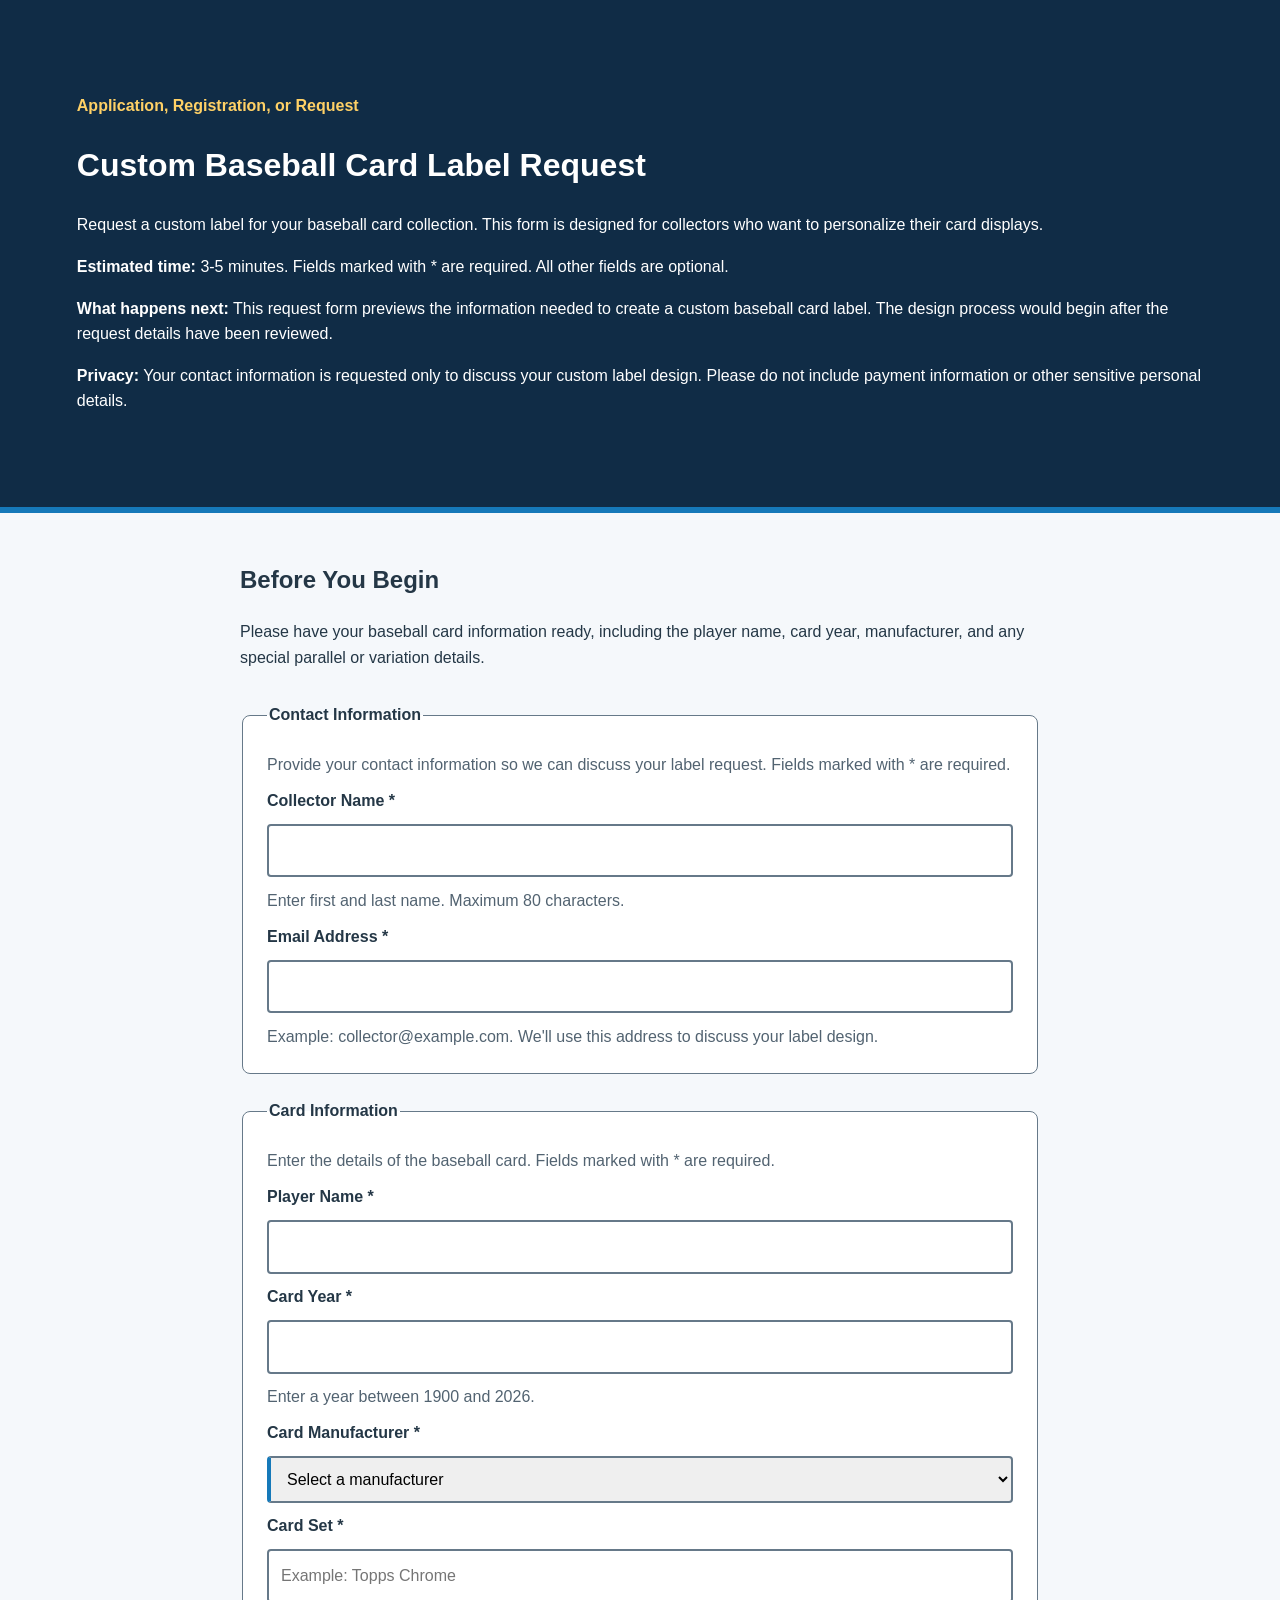
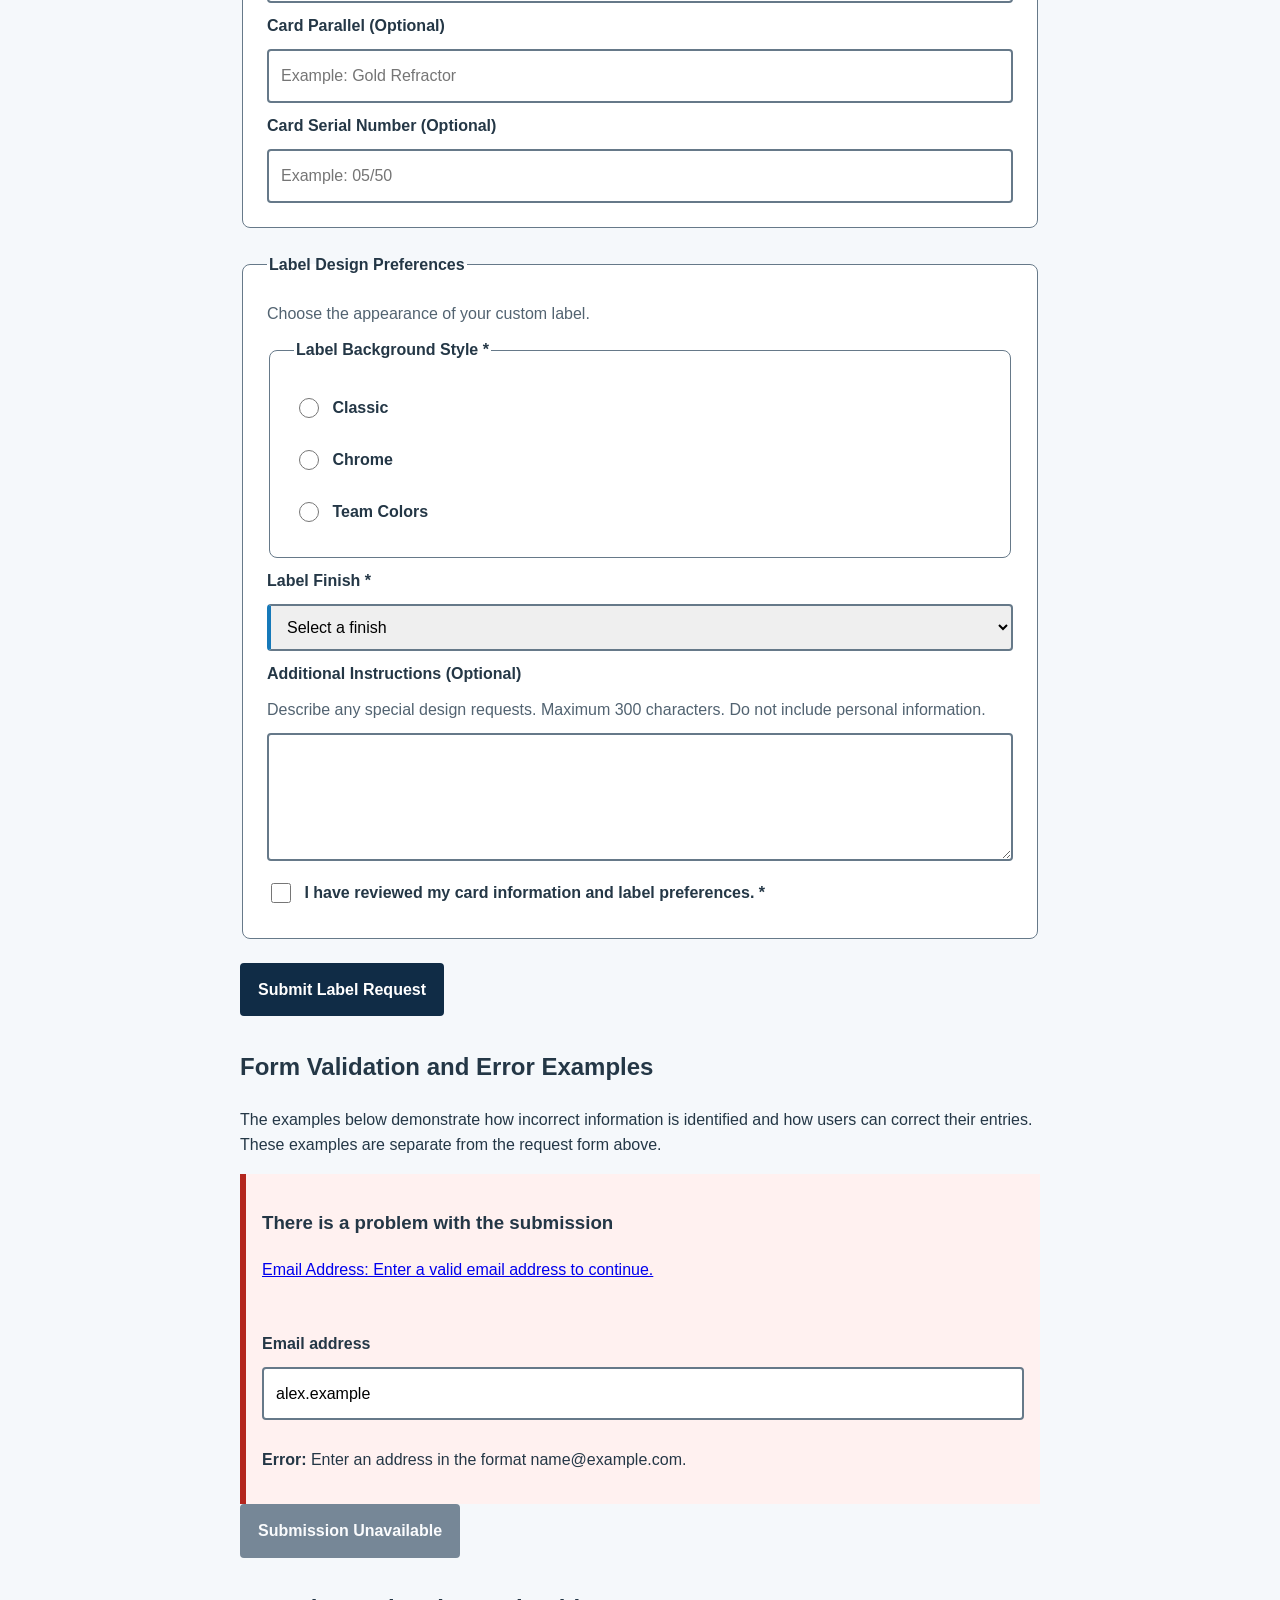
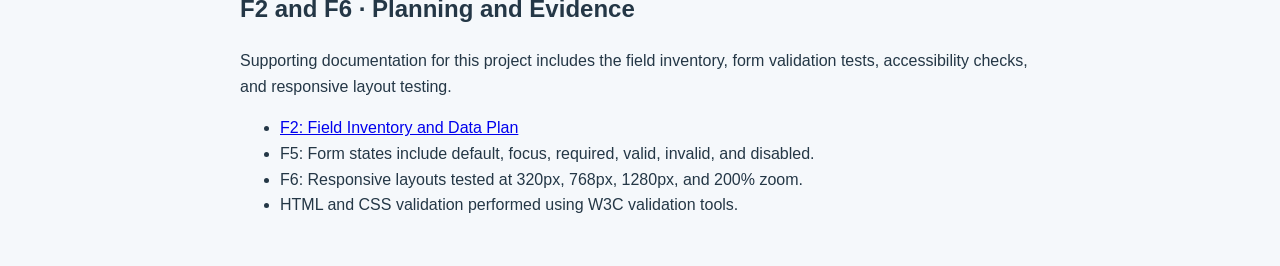
==== index.html @ e3d4bd62 "Complete label request form" ====
<!doctype html>
<html lang="en">

<head>
    <meta charset="utf-8">
    <meta name="viewport" content="width=device-width,initial-scale=1">
    <title>Custom Baseball Card Label Request</title>
    <link rel="stylesheet" href="styles.css">
</head>

<body>
    <header class="page-header">
        <p class="eyebrow">Application, Registration, or Request</p>
        <h1>Custom Baseball Card Label Request</h1>
        <p>
            Request a custom label for your baseball card collection.
            This form is designed for collectors who want to personalize
            their card displays.
        </p>


        <p>
            <strong>Estimated time:</strong> 3-5 minutes.
            Fields marked with * are required. All other fields are optional.
        </p>

        <p>
            <strong>What happens next:</strong>
            This request form previews the information needed
            to create a custom baseball card label.
            The design process would begin after the
            request details have been reviewed.
        </p>

        <p>
            <strong>Privacy:</strong>
            Your contact information is requested only to discuss
            your custom label design. Please do not include
            payment information or other sensitive personal details.
        </p>

    </header>
    <main>
        <section id="expectations">
            <h2>Before You Begin</h2>
            <p>
                Please have your baseball card information ready,
                including the player name, card year, manufacturer,
                and any special parallel or variation details.
            </p>
        </section>
        <form action="about:blank" method="dialog">
            <fieldset>
                <legend>Contact Information</legend>

                <p class="help">
                    Provide your contact information so we can discuss
                    your label request. Fields marked with * are required.
                </p>

                <div class="field">
                    <label for="name">Collector Name *</label>
                    <input id="name" name="collector_name" type="text" autocomplete="name" maxlength="80"
                        aria-describedby="name-help" required>
                    <p class="help" id="name-help">
                        Enter first and last name. Maximum 80 characters.
                    </p>
                </div>

                <div class="field">
                    <label for="email">Email Address *</label>
                    <input id="email" name="email" type="email" autocomplete="email" aria-describedby="email-help"
                        required>
                    <p class="help" id="email-help">
                        Example: collector@example.com.
                        We'll use this address to discuss your label design.
                    </p>
                </div>
            </fieldset>


            <fieldset>
                <legend>Card Information</legend>

                <p class="help">
                    Enter the details of the baseball card.
                    Fields marked with * are required.
                </p>

                <div class="field">
                    <label for="player-name">Player Name *</label>
                    <input id="player-name" name="player_name" type="text" maxlength="80" required>
                </div>

                <div class="field">
                    <label for="card-year">Card Year *</label>
                    <input id="card-year" name="card_year" type="number" min="1900" max="2026" step="1"
                        aria-describedby="year-help" required>
                    <p class="help" id="year-help">
                        Enter a year between 1900 and 2026.
                    </p>
                </div>

                <div class="field">
                    <label for="manufacturer">Card Manufacturer *</label>
                    <select id="manufacturer" name="manufacturer" required>
                        <option value="">Select a manufacturer</option>
                        <option value="topps">Topps</option>
                        <option value="bowman">Bowman</option>
                        <option value="panini">Panini</option>
                        <option value="other">Other</option>
                    </select>
                </div>

                <div class="field">
                    <label for="card-set">Card Set *</label>
                    <input id="card-set" name="card_set" type="text" maxlength="100" placeholder="Example: Topps Chrome"
                        required>
                </div>

                <div class="field">
                    <label for="parallel">Card Parallel (Optional)</label>
                    <input id="parallel" name="parallel" type="text" maxlength="100"
                        placeholder="Example: Gold Refractor">
                </div>

                <div class="field">
                    <label for="serial-number">Card Serial Number (Optional)</label>
                    <input id="serial-number" name="serial_number" type="text" maxlength="30"
                        placeholder="Example: 05/50">
                </div>
            </fieldset>


            <fieldset>
                <legend>Label Design Preferences</legend>

                <p class="help">
                    Choose the appearance of your custom label.
                </p>

                <fieldset>
                    <legend>Label Background Style *</legend>

                    <label class="choice">
                        <input type="radio" name="background_style" value="classic" required>
                        Classic
                    </label>

                    <label class="choice">
                        <input type="radio" name="background_style" value="chrome">
                        Chrome
                    </label>

                    <label class="choice">
                        <input type="radio" name="background_style" value="team_colors">
                        Team Colors
                    </label>
                </fieldset>

                <div class="field">
                    <label for="label-finish">Label Finish *</label>
                    <select id="label-finish" name="label_finish" required>
                        <option value="">Select a finish</option>
                        <option value="matte">Matte</option>
                        <option value="glossy">Glossy</option>
                        <option value="holographic">Holographic</option>
                    </select>
                </div>

                <div class="field">
                    <label for="instructions">
                        Additional Instructions (Optional)
                    </label>
                    <p class="help" id="instructions-help">
                        Describe any special design requests.
                        Maximum 300 characters. Do not include personal information.
                    </p>
                    <textarea id="instructions" name="instructions" maxlength="300"
                        aria-describedby="instructions-help"></textarea>
                </div>

                <label class="choice">
                    <input type="checkbox" name="acknowledgment" value="confirmed" required>
                    I have reviewed my card information and label preferences. *
                </label>
            </fieldset>

            <button type="submit">Submit Label Request</button>
        </form>

        <section id="states">

            <h2>Form Validation and Error Examples</h2>
            <p>
                The examples below demonstrate how incorrect information
                is identified and how users can correct their entries.
                These examples are separate from the request form above.
            </p>

            <div class="error-summary">
                <h3>There is a problem with the submission</h3>
                <p>
                    <a href="#error-example">
                        Email Address: Enter a valid email address to continue.
                    </a>
                </p>
            </div>
            <div class="field field-error">
                <label for="error-example">Email address</label>
                <input id="error-example" type="email" value="alex.example" aria-invalid="true"
                    aria-describedby="error-message">
                <p id="error-message"><strong>Error:</strong> Enter an address in the format name@example.com.</p>
            </div>
            <button type="button" disabled>Submission Unavailable</button>
        </section>
        
<section id="documentation">
    <h2>F2 and F6 · Planning and Evidence</h2>

    <p>
        Supporting documentation for this project includes
        the field inventory, form validation tests,
        accessibility checks, and responsive layout testing.
    </p>

    <ul>
        <li>
            <a href="field-inventory-template.html">
                F2: Field Inventory and Data Plan
            </a>
        </li>
        <li>
            F5: Form states include default, focus,
            required, valid, invalid, and disabled.
        </li>
        <li>
            F6: Responsive layouts tested at 320px,
            768px, 1280px, and 200% zoom.
        </li>
        <li>
            HTML and CSS validation performed using
            W3C validation tools.
        </li>
    </ul>
</section>

    </main>
</body>

</html>
---- styles.css ----
:root {
    --color-text: #243746;
    --color-surface: #f5f8fb;
    --color-action: #102c46;
    --color-accent: #ffd166;
    --color-border: #667989;
    --color-error: #b3261e;
    --color-muted: #526371;
    --color-chrome: #1679b9;
    --color-silver: #dce6ed;
    --color-focus: #00bfff;
    --space-3: 1rem;
    --radius: .5rem;
    --measure: 68ch;
}

*,
*::before,
*::after {
    box-sizing: border-box;
}

body {
    margin: 0;
    color: var(--color-text);
    background: var(--color-surface);
    font-family: Arial, sans-serif;
    line-height: 1.6;
}

.page-header {
    padding: clamp(2rem, 6vw, 5rem);
    background: var(--color-action);
    color: #fff;
    border-bottom: 6px solid var(--color-chrome);
}

.eyebrow {
    color: var(--color-accent);
    font-weight: 700;
}

.lede {
    max-width: var(--measure);
    font-size: 1.25rem;
}

main {
    max-width: 52rem;
    margin: auto;
    padding: var(--space-3);
}

section,
form {
    margin-block: 2rem;
}

form,
fieldset,
.field {
    display: grid;
    gap: .65rem;
}

form {
    gap: 1.5rem;
}

fieldset {
    padding: 1.5rem;
    border: 1px solid var(--color-border);
    border-radius: var(--radius);
    background: #fff;
}

legend,
label {
    font-weight: 700;
}

.help {
    margin: 0;
    color: var(--color-muted);
}

input,
select,
textarea,
button {
    font: inherit;
}

input:not([type="radio"]):not([type="checkbox"]),
select,
textarea {
    width: 100%;
    padding: .75rem;
    border: 2px solid var(--color-border);
    border-radius: .25rem;
}

textarea {
    min-height: 8rem;
    resize: vertical;
}

.choice {
    display: flex;
    gap: .65rem;
    align-items: flex-start;
    padding: .5rem 0;
}

.choice input {
    inline-size: 1.25rem;
    block-size: 1.25rem;
}

button {
    justify-self: start;
    min-height: 44px;
    padding: .75rem 1rem;
    background: var(--color-action);
    color: #fff;
    border: 2px solid var(--color-action);
    border-radius: .25rem;
    font-weight: 700;
}

:focus-visible {
    outline: 3px solid var(--color-focus);
    outline-offset: 3px;
}

.error-summary,
.field-error {
    padding: 1rem;
    border-left: .4rem solid var(--color-error);
    background: #fff1f0;
}

.field-error input {
    border-color: var(--color-error);
}

button:disabled {
    opacity: .55;
    cursor: not-allowed;
}

@media (min-width:48rem) {
    .paired-fields {
        display: grid;
        grid-template-columns: 1fr 1fr;
        gap: 1rem;
    }
}


/* F5: Required field indicators */
input:required,
select:required {
    border-left: 4px solid var(--color-chrome);
}

/* F5: Valid entries after user interaction */
input:not([type="radio"]):not([type="checkbox"]):required:valid:not(:placeholder-shown),
select:required:valid {
    border-color: #287a54;
}

/* F5: Invalid entries after user interaction */
input:not([type="radio"]):not([type="checkbox"]):focus:invalid,
select:focus:invalid,
textarea:focus:invalid {
    border-color: var(--color-error);
}

/* F5: Neon blue keyboard focus */
input:focus-visible,
select:focus-visible,
textarea:focus-visible,
button:focus-visible {
    outline: 3px solid var(--color-focus);
    outline-offset: 3px;
}

/* F5: Button hover */
button:not(:disabled):hover {
    background: var(--color-chrome);
    border-color: var(--color-action);
    cursor: pointer;
}

/* F5: Disabled controls */
button:disabled {
    opacity: .55;
    cursor: not-allowed;
}

/* F6: Responsive adjustments */
@media (max-width: 480px) {
    .page-header {
        padding: 1.5rem;
    }

    fieldset {
        padding: 1rem;
        min-width: 0;
    }

    input, select, textarea {
        max-width: 100%;
    }
}
/* Keep focused fields and labels visible when scrolling */
input,
select,
textarea {
    scroll-margin-top: 5rem;
}


/* F6: Test record table styling */
table {
    width: 100%;
    border-collapse: collapse;
    margin-block: 1rem;
}

th,
td {
    padding: .75rem;
    border: 1px solid var(--color-border);
    text-align: left;
    vertical-align: top;
}

th {
    background: var(--color-action);
    color: #fff;
}

tbody tr:nth-child(even) {
    background: var(--color-silver);
}

/* Allow long tables to scroll on narrow screens */
@media (max-width: 600px) {
    table {
        display: block;
        overflow-x: auto;
    }
}
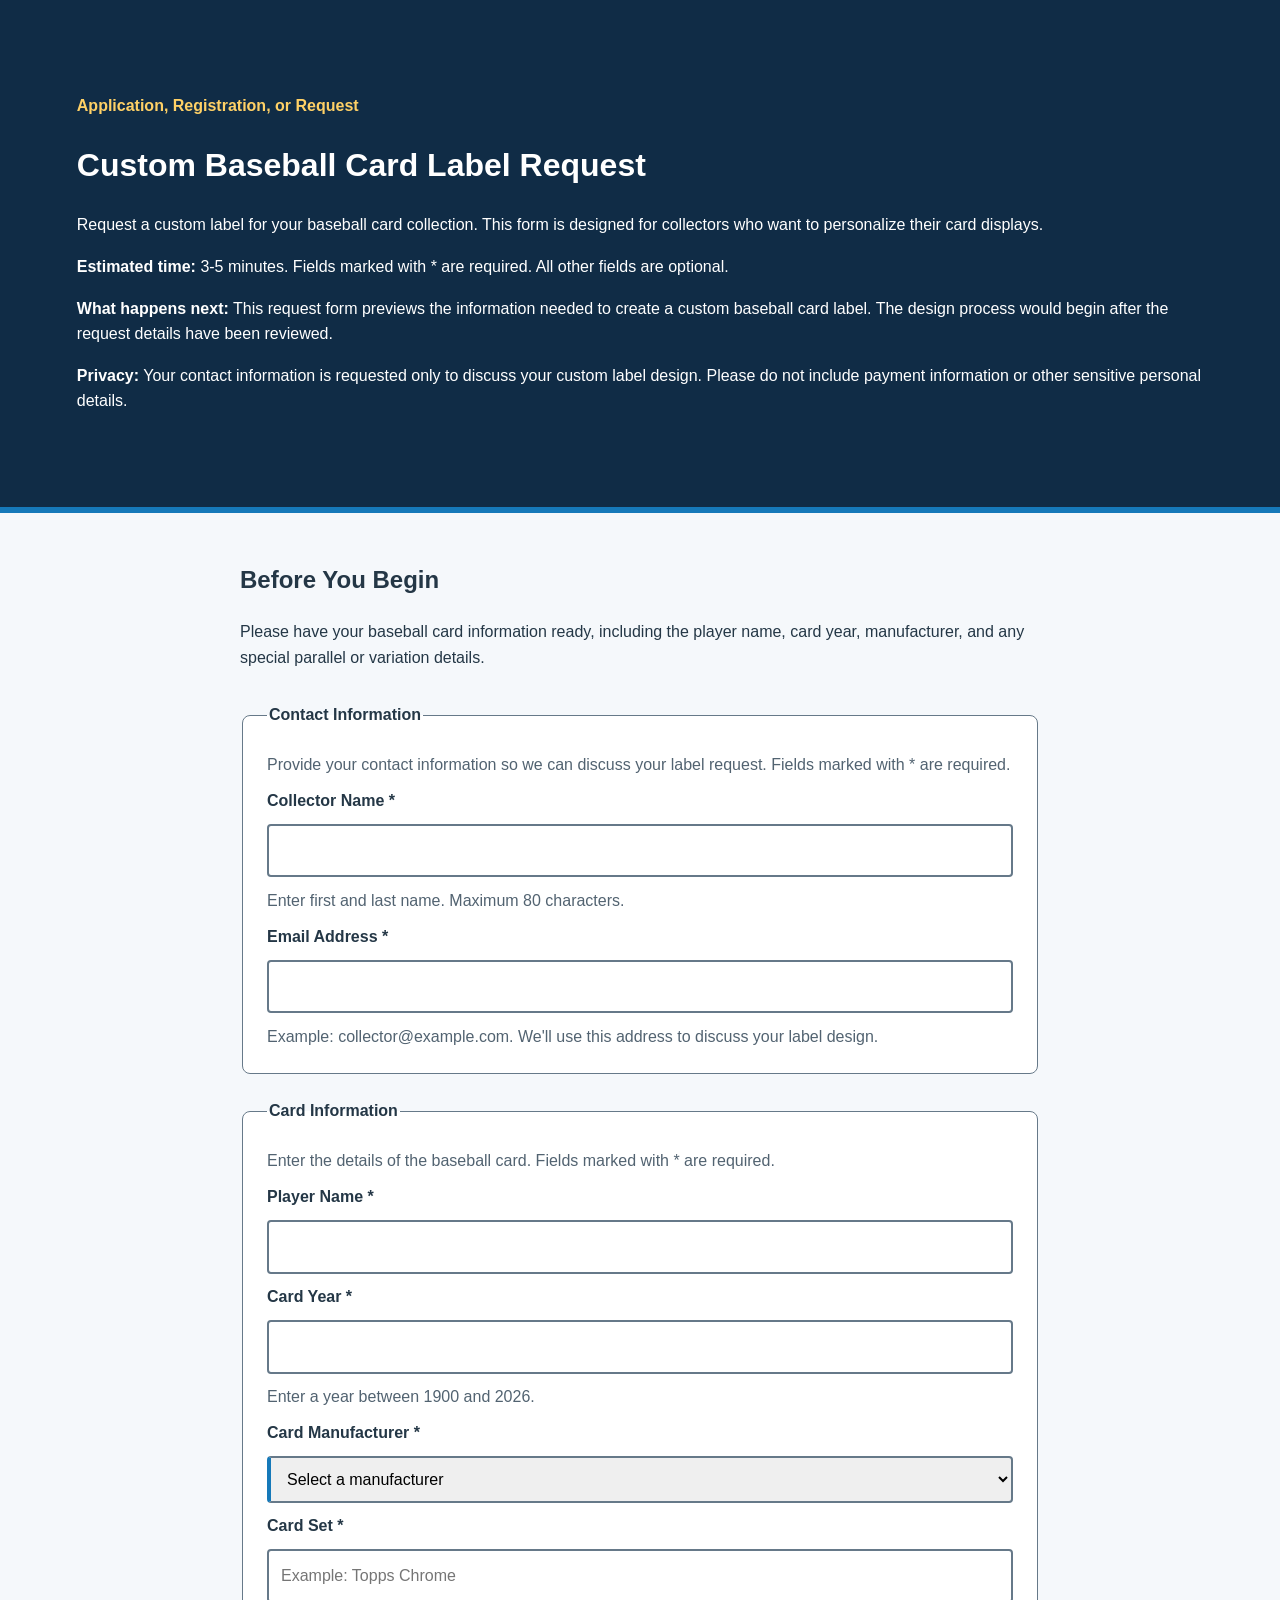
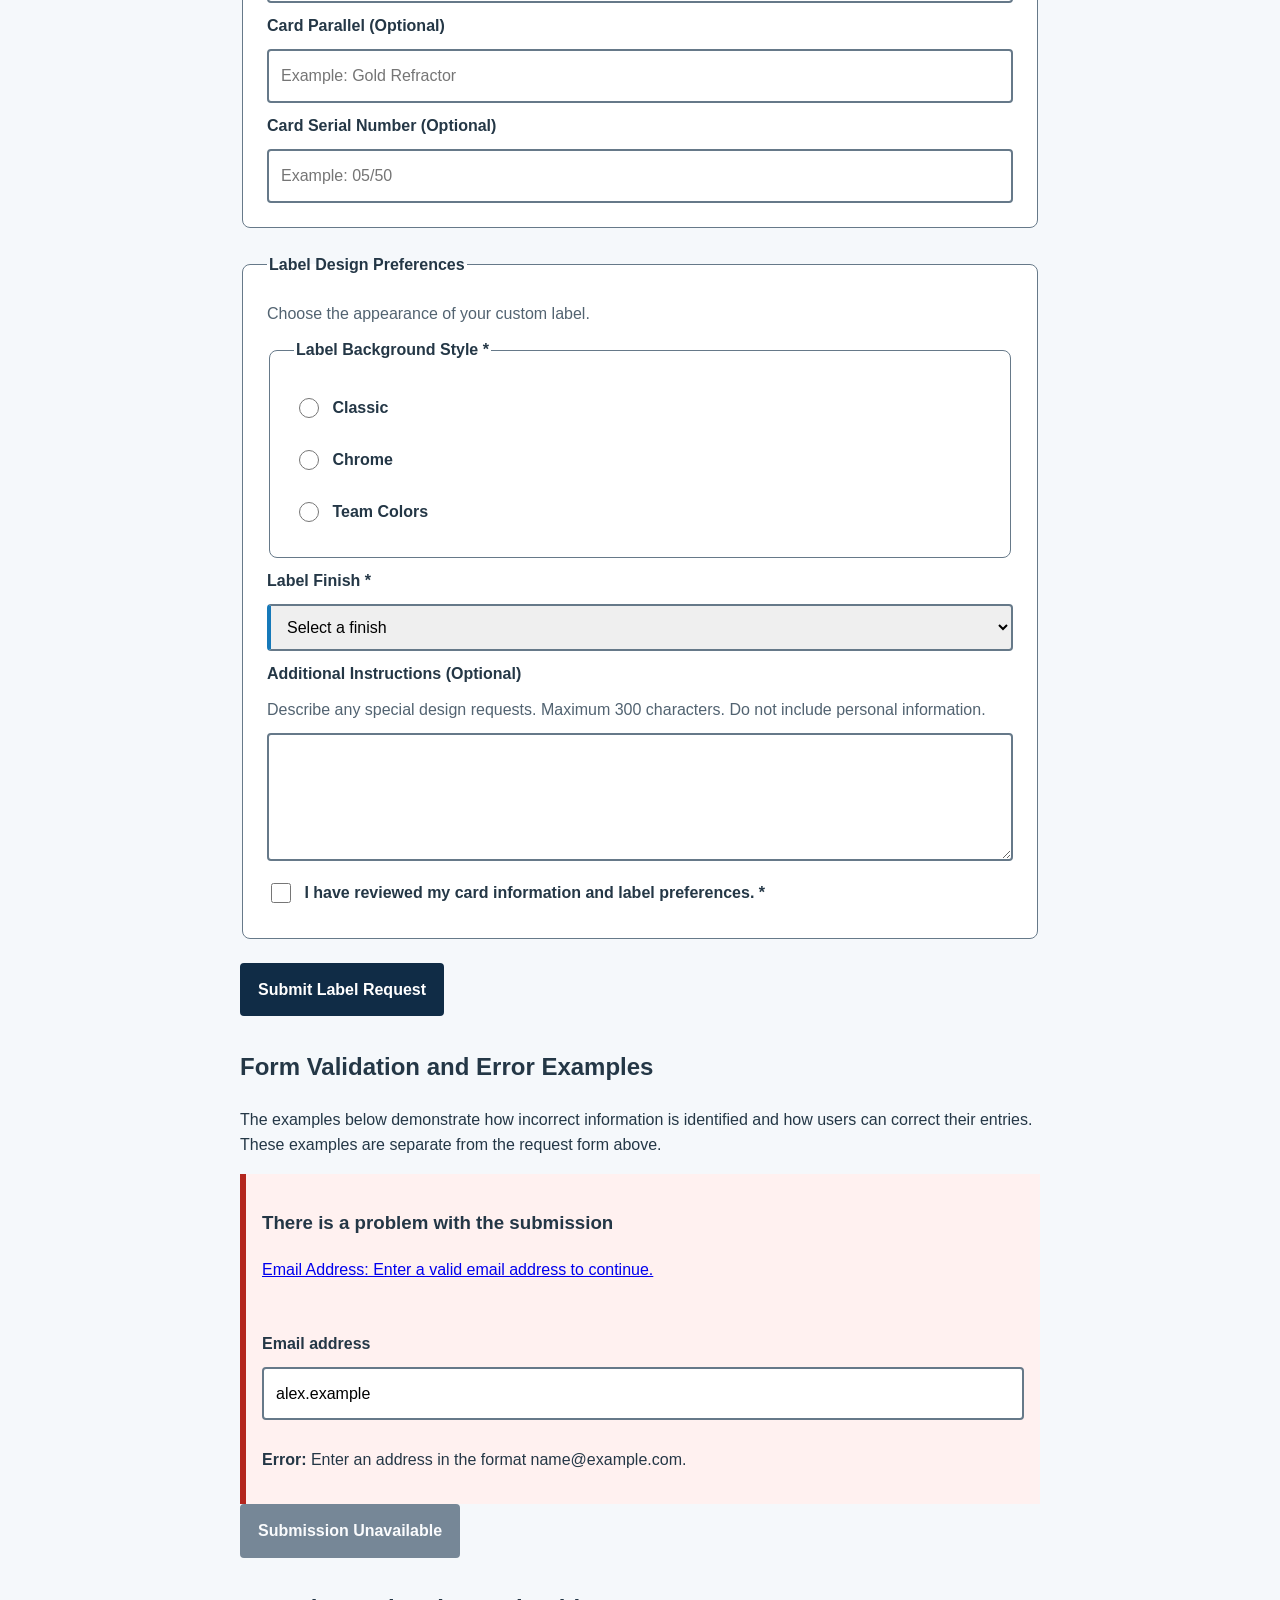
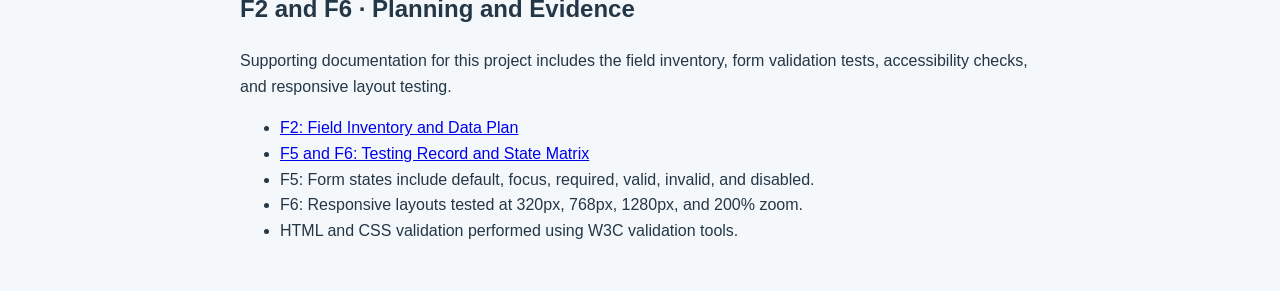
==== commit f6fe3017: "Testing Doc link added" ====
--- a/index.html
+++ b/index.html
@@ -214,36 +214,41 @@
             </div>
             <button type="button" disabled>Submission Unavailable</button>
         </section>
-        
-<section id="documentation">
-    <h2>F2 and F6 · Planning and Evidence</h2>
-
-    <p>
-        Supporting documentation for this project includes
-        the field inventory, form validation tests,
-        accessibility checks, and responsive layout testing.
-    </p>
-
-    <ul>
-        <li>
-            <a href="field-inventory-template.html">
-                F2: Field Inventory and Data Plan
-            </a>
-        </li>
-        <li>
-            F5: Form states include default, focus,
-            required, valid, invalid, and disabled.
-        </li>
-        <li>
-            F6: Responsive layouts tested at 320px,
-            768px, 1280px, and 200% zoom.
-        </li>
-        <li>
-            HTML and CSS validation performed using
-            W3C validation tools.
-        </li>
-    </ul>
-</section>
+
+        <section id="documentation">
+            <h2>F2 and F6 · Planning and Evidence</h2>
+
+            <p>
+                Supporting documentation for this project includes
+                the field inventory, form validation tests,
+                accessibility checks, and responsive layout testing.
+            </p>
+
+            <ul>
+                <li>
+                    <a href="field-inventory-template.html">
+                        F2: Field Inventory and Data Plan
+                    </a>
+                </li>
+                <li>
+                    <a href="testing-record.html">
+                        F5 and F6: Testing Record and State Matrix
+                    </a>
+                </li>
+                <li>
+                    F5: Form states include default, focus,
+                    required, valid, invalid, and disabled.
+                </li>
+                <li>
+                    F6: Responsive layouts tested at 320px,
+                    768px, 1280px, and 200% zoom.
+                </li>
+                <li>
+                    HTML and CSS validation performed using
+                    W3C validation tools.
+                </li>
+            </ul>
+        </section>
 
     </main>
 </body>
